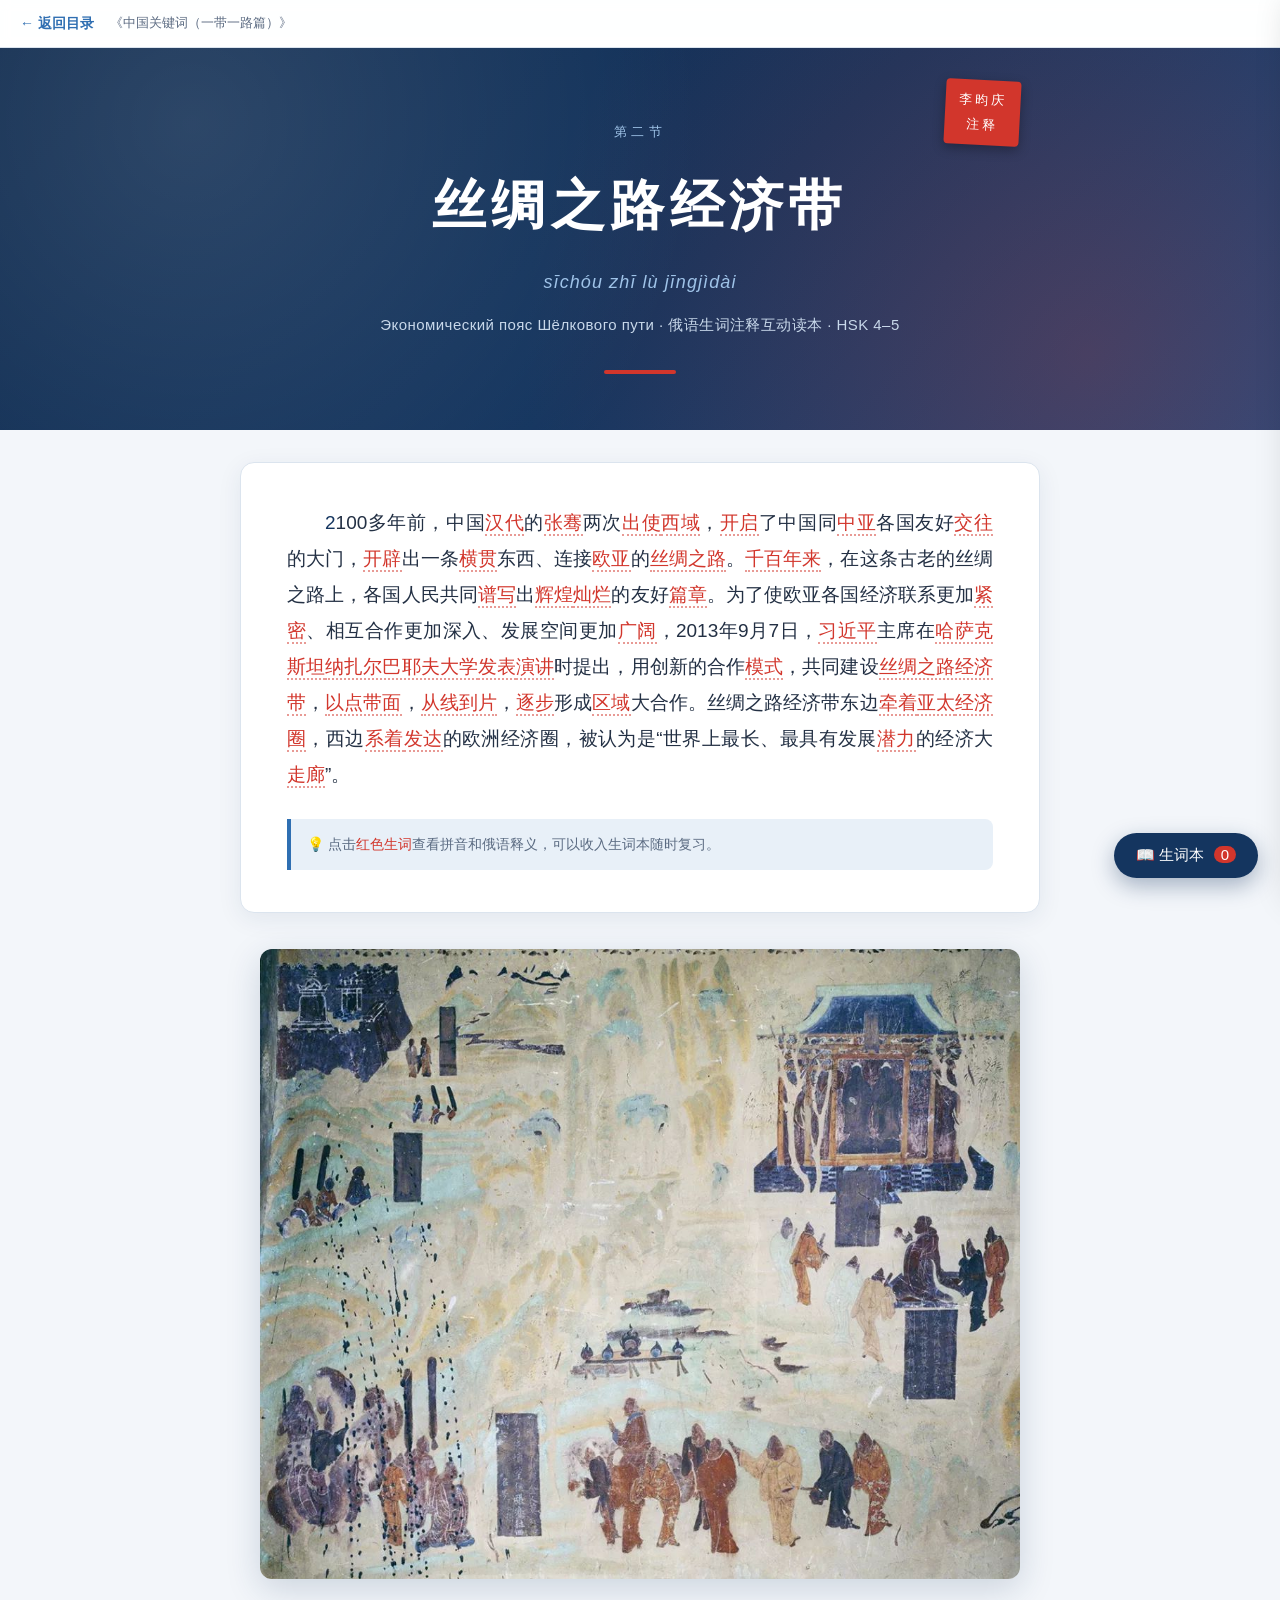
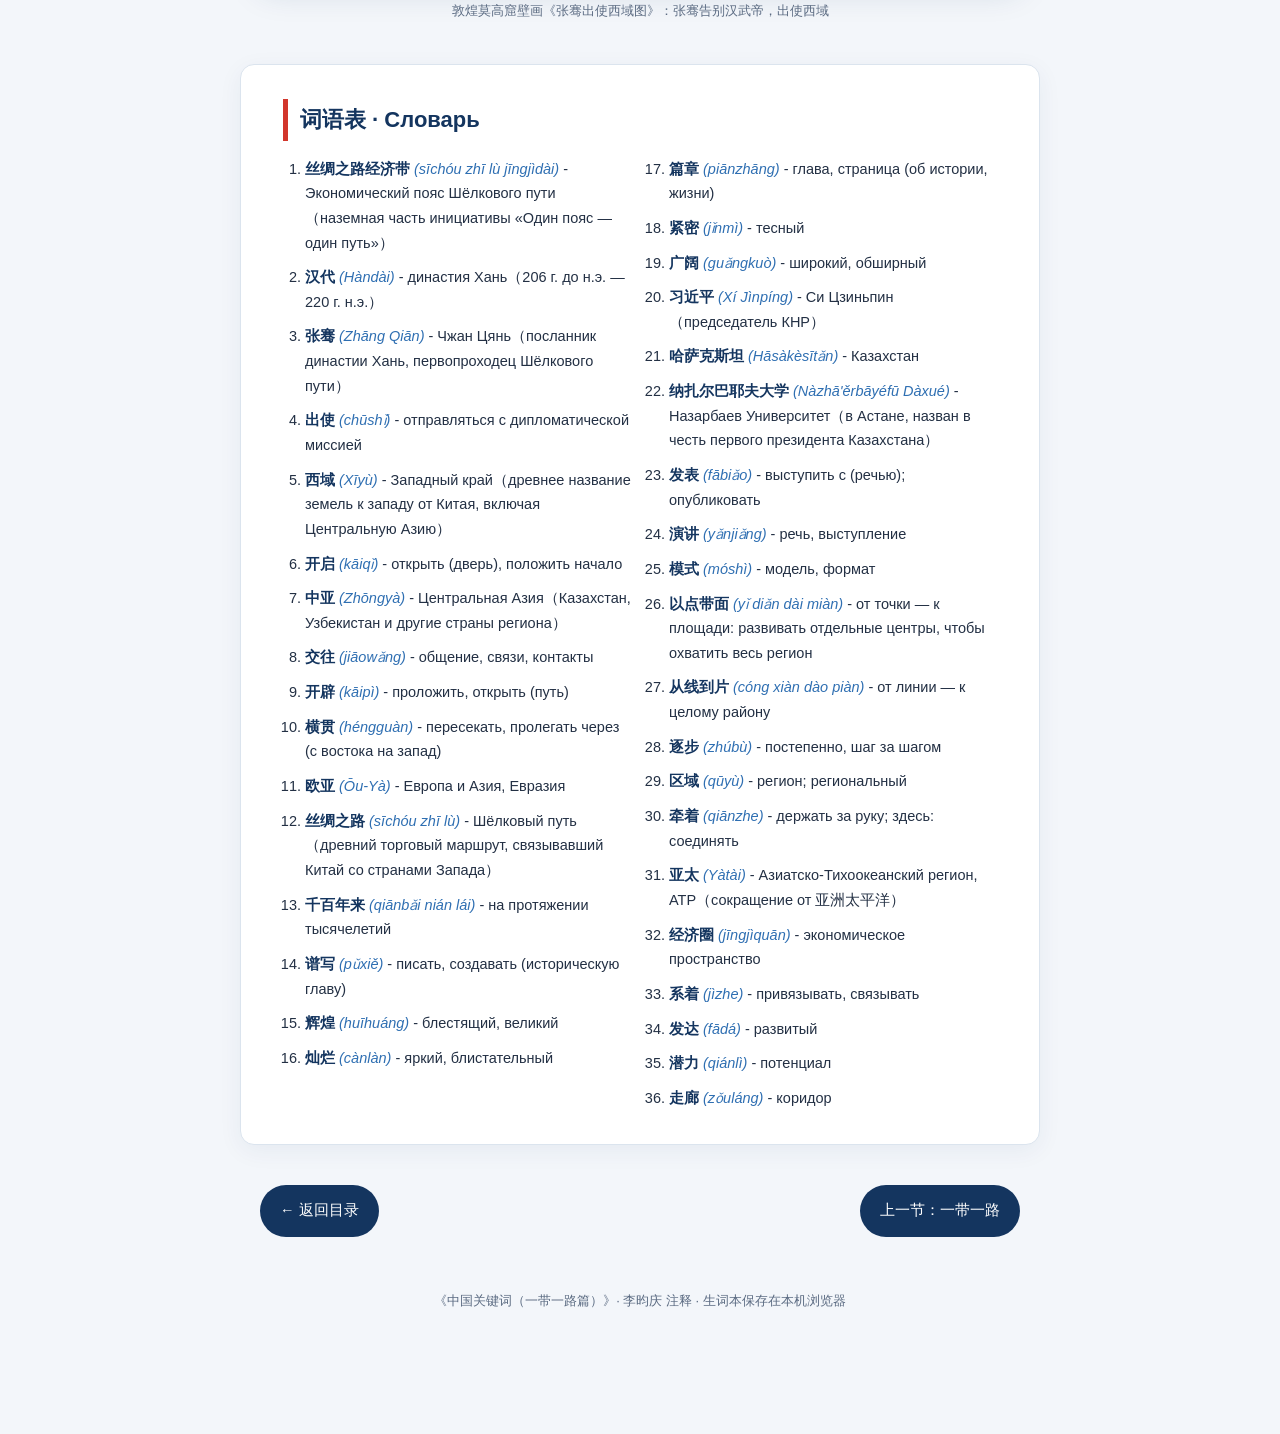
==== section2.html @ b6e8a189 "20260912" ====
<!DOCTYPE html>
<html lang="zh-CN">
<head>
<meta charset="UTF-8">
<meta name="viewport" content="width=device-width, initial-scale=1.0">
<title>第二节 · 丝绸之路经济带 | 中国关键词（一带一路篇）</title>
<link rel="stylesheet" href="style.css">
</head>
<body data-vocab="VOCAB2">

<nav class="topbar">
  <a href="index.html" class="back-link">← 返回目录</a>
  <span class="topbar-title">《中国关键词（一带一路篇）》</span>
</nav>

<header class="hero">
  <div class="seal">李昀庆<br>注释</div>
  <p class="sec-label">第二节</p>
  <h1 class="title">丝绸之路经济带</h1>
  <p class="title-pinyin">sīchóu zhī lù jīngjìdài</p>
  <p class="title-ru">Экономический пояс Шёлкового пути · 俄语生词注释互动读本 · HSK 4–5</p>
</header>

<main class="text-card">
  <p class="passage">
2100多年前，中国<span class="w" data-w="汉代">汉代</span>的<span class="w" data-w="张骞">张骞</span>两次<span class="w" data-w="出使">出使</span><span class="w" data-w="西域">西域</span>，<span class="w" data-w="开启">开启</span>了中国同<span class="w" data-w="中亚">中亚</span>各国友好<span class="w" data-w="交往">交往</span>的大门，<span class="w" data-w="开辟">开辟</span>出一条<span class="w" data-w="横贯">横贯</span>东西、连接<span class="w" data-w="欧亚">欧亚</span>的<span class="w" data-w="丝绸之路">丝绸之路</span>。<span class="w" data-w="千百年来">千百年来</span>，在这条古老的丝绸之路上，各国人民共同<span class="w" data-w="谱写">谱写</span>出<span class="w" data-w="辉煌">辉煌</span><span class="w" data-w="灿烂">灿烂</span>的友好<span class="w" data-w="篇章">篇章</span>。为了使欧亚各国经济联系更加<span class="w" data-w="紧密">紧密</span>、相互合作更加深入、发展空间更加<span class="w" data-w="广阔">广阔</span>，2013年9月7日，<span class="w" data-w="习近平">习近平</span>主席在<span class="w" data-w="哈萨克斯坦">哈萨克斯坦</span><span class="w" data-w="纳扎尔巴耶夫大学">纳扎尔巴耶夫大学</span><span class="w" data-w="发表">发表</span><span class="w" data-w="演讲">演讲</span>时提出，用创新的合作<span class="w" data-w="模式">模式</span>，共同建设<span class="w" data-w="丝绸之路经济带">丝绸之路经济带</span>，<span class="w" data-w="以点带面">以点带面</span>，<span class="w" data-w="从线到片">从线到片</span>，<span class="w" data-w="逐步">逐步</span>形成<span class="w" data-w="区域">区域</span>大合作。丝绸之路经济带东边<span class="w" data-w="牵着">牵着</span><span class="w" data-w="亚太">亚太</span><span class="w" data-w="经济圈">经济圈</span>，西边<span class="w" data-w="系着">系着</span><span class="w" data-w="发达">发达</span>的欧洲经济圈，被认为是“世界上最长、最具有发展<span class="w" data-w="潜力">潜力</span>的经济大<span class="w" data-w="走廊">走廊</span>”。
  </p>
  <p class="hint">💡 点击<span class="w demo">红色生词</span>查看拼音和俄语释义，可以收入生词本随时复习。</p>
</main>

<figure class="illustration">
  <img src="assets/zhangqian.png" alt="敦煌莫高窟壁画《张骞出使西域图》">
  <figcaption>敦煌莫高窟壁画《张骞出使西域图》：张骞告别汉武帝，出使西域</figcaption>
</figure>

<section class="notes">
  <h2>词语表 · Словарь</h2>
  <ol id="vocab-list"></ol>
</section>

<nav class="sec-nav">
  <a href="index.html">← 返回目录</a>
  <a href="section1.html">上一节：一带一路</a>
</nav>

<footer>
  <p>《中国关键词（一带一路篇）》· 李昀庆 注释 · 生词本保存在本机浏览器</p>
</footer>

<!-- 弹窗 -->
<div id="popup" class="popup hidden">
  <div class="popup-card">
    <button id="popup-close" class="popup-close" aria-label="关闭">×</button>
    <div id="popup-word" class="popup-word"></div>
    <div id="popup-pinyin" class="popup-pinyin"></div>
    <div id="popup-gloss" class="popup-gloss"></div>
    <button id="popup-save" class="popup-save">★ 收入生词本</button>
  </div>
</div>

<!-- 生词本抽屉 -->
<button id="notebook-btn" class="notebook-btn">📖 生词本 <span id="nb-count">0</span></button>
<div id="drawer" class="drawer">
  <div class="drawer-head">
    <h3>📖 我的生词本</h3>
    <button id="drawer-close" class="popup-close" aria-label="关闭">×</button>
  </div>
  <p class="drawer-tip">生词保存在本机浏览器中，刷新页面也不会丢失。</p>
  <ul id="notebook-list" class="notebook-list"></ul>
</div>
<div id="drawer-mask" class="drawer-mask hidden"></div>

<script src="vocab.js"></script>
<script src="app.js"></script>
</body>
</html>
---- style.css ----
/* ===== “一带一路”互动读本 · 现代国际关系风 ===== */
:root {
  --navy: #14355f;        /* 主色：深海军蓝 */
  --blue: #2f6fb2;        /* 强调蓝 */
  --sky: #e8f0f8;         /* 浅蓝底 */
  --red: #d2362c;         /* 点缀红 */
  --ink: #233044;
  --ink-light: #5b6b82;
  --card: #ffffff;
  --line: #dbe4ee;
}

* { margin: 0; padding: 0; box-sizing: border-box; }

body {
  font-family: "Noto Sans SC", "PingFang SC", "Microsoft YaHei", sans-serif;
  background: #f3f6fa;
  color: var(--ink);
  line-height: 1.9;
  padding-bottom: 120px;
}

/* ===== 卷首 ===== */
.hero {
  position: relative;
  text-align: center;
  padding: 72px 24px 56px;
  background:
    radial-gradient(circle at 15% 20%, rgba(255,255,255,.12), transparent 45%),
    radial-gradient(circle at 85% 80%, rgba(210,54,44,.25), transparent 50%),
    linear-gradient(135deg, #0e2a4e 0%, var(--navy) 55%, #1d4a80 100%);
  color: #fff;
}
.seal {
  position: absolute;
  top: 32px; right: max(24px, calc(50% - 380px));
  padding: 8px 14px;
  background: var(--red);
  color: #fff;
  font-size: 13px;
  letter-spacing: .2em;
  border-radius: 4px;
  transform: rotate(3deg);
  box-shadow: 0 4px 12px rgba(0,0,0,.3);
}
.title {
  font-size: 54px;
  font-weight: 800;
  letter-spacing: .1em;
}
.title-pinyin {
  margin-top: 8px;
  color: #9fc3e8;
  font-size: 18px;
  font-style: italic;
  letter-spacing: .06em;
}
.title-ru {
  margin-top: 12px;
  color: #c8d8ea;
  font-size: 15px;
  letter-spacing: .03em;
}
.hero::after {
  content: "";
  display: block;
  width: 72px; height: 4px;
  margin: 30px auto 0;
  background: var(--red);
  border-radius: 2px;
}

/* ===== 插图 ===== */
.illustration {
  max-width: 800px;
  margin: 36px auto;
  padding: 0 20px;
  text-align: center;
}
.illustration img {
  width: 100%;
  border-radius: 12px;
  box-shadow: 0 10px 34px rgba(20,53,95,.18);
}
.hero-img {
  margin-top: -34px;
  position: relative;
  z-index: 2;
}
.hero-img img {
  border: 5px solid #fff;
  max-height: 420px;
  object-fit: cover;
}
.illustration figcaption {
  margin-top: 10px;
  font-size: 13px;
  color: var(--ink-light);
}

/* ===== 正文卡片 ===== */
.text-card {
  max-width: 800px;
  margin: 32px auto;
  padding: 42px 46px;
  background: var(--card);
  border: 1px solid var(--line);
  border-radius: 14px;
  box-shadow: 0 6px 24px rgba(20,53,95,.08);
}
.passage {
  font-size: 19px;
  text-align: justify;
  text-indent: 2em;
}
.passage::first-letter { color: var(--navy); }
.hint {
  margin-top: 26px;
  padding: 12px 16px;
  background: var(--sky);
  border-left: 4px solid var(--blue);
  border-radius: 0 8px 8px 0;
  font-size: 14px;
  color: var(--ink-light);
}

/* 生词 */
.w {
  color: var(--red);
  cursor: pointer;
  border-bottom: 2px dotted rgba(210,54,44,.5);
  padding-bottom: 1px;
  transition: background .15s;
}
.w:hover { background: rgba(210,54,44,.1); border-radius: 3px; }
.w.demo { border: none; }

/* ===== 词语表 ===== */
.notes {
  max-width: 800px;
  margin: 40px auto;
  padding: 34px 42px;
  background: var(--card);
  border: 1px solid var(--line);
  border-radius: 14px;
  box-shadow: 0 6px 24px rgba(20,53,95,.06);
}
.notes h2 {
  font-size: 22px;
  color: var(--navy);
  margin-bottom: 16px;
  padding-left: 12px;
  border-left: 5px solid var(--red);
}
.notes ol {
  padding-left: 22px;
  columns: 2;
  column-gap: 36px;
}
.notes li {
  font-size: 14.5px;
  margin-bottom: 10px;
  line-height: 1.7;
  break-inside: avoid;
}
.notes li b { color: var(--navy); }
.notes li .py { color: var(--blue); font-style: italic; }

/* ===== 弹窗 ===== */
.popup {
  position: fixed; inset: 0;
  background: rgba(20,53,95,.5);
  backdrop-filter: blur(2px);
  display: flex; align-items: center; justify-content: center;
  z-index: 50;
}
.popup.hidden { display: none; }
.popup-card {
  position: relative;
  width: min(430px, 88vw);
  background: #fff;
  border-top: 5px solid var(--navy);
  border-radius: 12px;
  padding: 32px 30px 28px;
  box-shadow: 0 16px 48px rgba(0,0,0,.3);
  text-align: center;
  animation: pop .18s ease-out;
}
@keyframes pop { from { transform: translateY(10px); opacity: 0; } to { transform: translateY(0); opacity: 1; } }
.popup-close {
  position: absolute; top: 8px; right: 12px;
  border: none; background: none;
  font-size: 24px; color: var(--ink-light); cursor: pointer;
}
.popup-word {
  font-size: 36px;
  font-weight: 800;
  color: var(--navy);
}
.popup-pinyin {
  margin-top: 4px;
  color: var(--blue);
  font-style: italic;
  font-size: 17px;
}
.popup-gloss {
  margin-top: 14px;
  font-size: 16px;
  line-height: 1.7;
  color: var(--ink);
}
.popup-save {
  margin-top: 22px;
  padding: 11px 26px;
  border: none; border-radius: 999px;
  background: var(--red);
  color: #fff;
  font-size: 15px;
  cursor: pointer;
  transition: transform .12s, background .15s;
}
.popup-save:hover { transform: translateY(-1px); background: #b32b22; }
.popup-save.saved { background: #2e8b57; }

/* ===== 生词本抽屉 ===== */
.notebook-btn {
  position: fixed;
  right: 22px; bottom: 22px;
  z-index: 40;
  padding: 13px 22px;
  border: none; border-radius: 999px;
  background: var(--navy);
  color: #fff;
  font-size: 15px;
  cursor: pointer;
  box-shadow: 0 8px 22px rgba(20,53,95,.35);
}
.notebook-btn span {
  display: inline-block;
  min-width: 22px;
  margin-left: 6px;
  padding: 0 5px;
  border-radius: 999px;
  background: var(--red);
}
.drawer {
  position: fixed;
  top: 0; right: -380px;
  width: min(360px, 92vw);
  height: 100vh;
  background: #fff;
  border-left: 1px solid var(--line);
  box-shadow: -10px 0 34px rgba(0,0,0,.16);
  z-index: 60;
  transition: right .28s ease;
  padding: 22px;
  overflow-y: auto;
}
.drawer.open { right: 0; }
.drawer-head {
  display: flex; justify-content: space-between; align-items: center;
}
.drawer-head h3 { color: var(--navy); font-size: 20px; }
.drawer-head .popup-close { position: static; }
.drawer-tip { font-size: 12px; color: var(--ink-light); margin: 8px 0 14px; }
.notebook-list { list-style: none; }
.notebook-list li {
  padding: 12px 14px;
  margin-bottom: 10px;
  background: var(--sky);
  border-left: 4px solid var(--blue);
  border-radius: 0 8px 8px 0;
  font-size: 14px;
  position: relative;
}
.notebook-list .nb-word {
  font-size: 18px;
  font-weight: 700;
  color: var(--navy);
}
.notebook-list .nb-py { color: var(--blue); font-style: italic; margin-left: 8px; font-size: 13px; }
.notebook-list .nb-gloss { display: block; margin-top: 3px; color: var(--ink); line-height: 1.6; }
.notebook-list .nb-del {
  position: absolute; top: 8px; right: 10px;
  border: none; background: none; cursor: pointer;
  color: var(--ink-light); font-size: 15px;
}
.nb-empty { color: var(--ink-light); font-size: 14px; padding: 12px 4px; }
.drawer-mask {
  position: fixed; inset: 0;
  background: rgba(20,53,95,.35);
  z-index: 55;
}
.drawer-mask.hidden { display: none; }

/* ===== 口语讨论区 ===== */
.discuss {
  max-width: 800px;
  margin: 40px auto;
  padding: 34px 42px;
  background: var(--card);
  border: 1px solid var(--line);
  border-radius: 14px;
  box-shadow: 0 6px 24px rgba(20,53,95,.06);
}
.discuss h2 {
  font-size: 22px;
  color: var(--navy);
  margin-bottom: 20px;
  padding-left: 12px;
  border-left: 5px solid var(--red);
}
.discuss h3 {
  font-size: 18px;
  color: var(--navy);
  margin: 28px 0 14px;
}
.q-list { display: flex; flex-direction: column; gap: 14px; }
.q-card {
  display: flex;
  gap: 14px;
  padding: 16px 18px;
  background: var(--sky);
  border-radius: 10px;
  border-left: 4px solid var(--blue);
}
.q-num {
  flex: none;
  width: 30px; height: 30px;
  border-radius: 50%;
  background: var(--navy);
  color: #fff;
  font-weight: 700;
  display: flex; align-items: center; justify-content: center;
  margin-top: 3px;
}
.q-zh { font-size: 16px; font-weight: 600; color: var(--ink); }
.q-ru { font-size: 13.5px; color: var(--ink-light); margin-top: 4px; line-height: 1.6; }
.q-ans {
  margin-top: 12px;
  padding: 12px 14px;
  background: #fff;
  border: 1px dashed var(--blue);
  border-radius: 8px;
}
.ans-label {
  font-size: 12px;
  font-weight: 700;
  letter-spacing: .08em;
  color: var(--blue);
  margin-bottom: 6px;
}
.ans-zh { font-size: 15px; color: var(--ink); line-height: 1.8; }
.ans-ru { font-size: 13px; color: var(--ink-light); margin-top: 6px; line-height: 1.6; }

.patterns { list-style: none; display: flex; flex-direction: column; gap: 8px; }
.patterns li {
  display: flex; flex-wrap: wrap; align-items: baseline;
  gap: 6px 12px;
  padding: 10px 14px;
  border: 1px dashed var(--line);
  border-radius: 8px;
  background: #fbfcfe;
}
.patterns b { color: var(--navy); font-size: 16px; }
.patterns .py { color: var(--blue); font-style: italic; font-size: 13.5px; }
.patterns .ru { color: var(--ink-light); font-size: 13.5px; margin-left: auto; }

.hint-inline { font-size: 13px; color: var(--ink-light); margin-bottom: 10px; }
.dv-list {
  list-style: none;
  display: flex; flex-wrap: wrap; gap: 10px;
}
.dv-list li {
  padding: 8px 14px;
  background: #fff;
  border: 1.5px solid var(--blue);
  border-radius: 999px;
  font-size: 15px;
  color: var(--navy);
  cursor: pointer;
  transition: background .15s, color .15s;
}
.dv-list li:hover { background: var(--blue); color: #fff; }

/* ===== 顶部导航条（分节页） ===== */
.topbar {
  position: sticky;
  top: 0;
  z-index: 45;
  display: flex;
  align-items: center;
  gap: 16px;
  padding: 10px 20px;
  background: rgba(255,255,255,.92);
  backdrop-filter: blur(6px);
  border-bottom: 1px solid var(--line);
}
.back-link {
  color: var(--blue);
  text-decoration: none;
  font-size: 14px;
  font-weight: 600;
  white-space: nowrap;
}
.back-link:hover { color: var(--navy); text-decoration: underline; }
.topbar-title {
  font-size: 13px;
  color: var(--ink-light);
  overflow: hidden;
  text-overflow: ellipsis;
  white-space: nowrap;
}

/* 分节标签 */
.sec-label {
  font-size: 13px;
  letter-spacing: .35em;
  color: #9fc3e8;
  margin-bottom: 10px;
}

/* ===== 主页 ===== */
.home-hero { padding-bottom: 64px; }
.home-series {
  font-size: 13px;
  letter-spacing: .25em;
  color: #9fc3e8;
  margin-bottom: 18px;
}
.home-title { font-size: 60px; }
.home-sub {
  margin-top: 6px;
  font-size: 30px;
  font-weight: 600;
  color: #e8f0f8;
  letter-spacing: .1em;
}

.toc {
  max-width: 800px;
  margin: 40px auto;
  padding: 0 20px;
}
.toc h2 {
  font-size: 22px;
  color: var(--navy);
  margin-bottom: 18px;
  padding-left: 12px;
  border-left: 5px solid var(--red);
}
.toc-card {
  display: flex;
  align-items: center;
  gap: 18px;
  flex-wrap: wrap;
  padding: 20px 22px;
  margin-bottom: 18px;
  background: var(--card);
  border: 1px solid var(--line);
  border-radius: 14px;
  box-shadow: 0 6px 24px rgba(20,53,95,.08);
  text-decoration: none;
  color: inherit;
  transition: transform .15s, box-shadow .15s;
}
.toc-card:hover {
  transform: translateY(-3px);
  box-shadow: 0 12px 32px rgba(20,53,95,.16);
}
.toc-num {
  flex: none;
  padding: 8px 14px;
  background: var(--navy);
  color: #fff;
  font-size: 14px;
  font-weight: 700;
  border-radius: 8px;
}
.toc-info { flex: 1 1 240px; }
.toc-info h3 { font-size: 24px; color: var(--navy); }
.toc-py { color: var(--blue); font-style: italic; font-size: 14px; margin-top: 2px; }
.toc-ru { color: var(--ink-light); font-size: 13.5px; margin-top: 6px; line-height: 1.6; }
.toc-thumb {
  width: 110px; height: 74px;
  object-fit: cover;
  border-radius: 8px;
  border: 1px solid var(--line);
}
.toc-go {
  flex: none;
  color: var(--red);
  font-weight: 700;
  font-size: 15px;
}

.home-about {
  max-width: 800px;
  margin: 36px auto;
  padding: 28px 38px;
  background: var(--card);
  border: 1px solid var(--line);
  border-radius: 14px;
  box-shadow: 0 6px 24px rgba(20,53,95,.06);
}
.home-about h2 {
  font-size: 20px;
  color: var(--navy);
  margin-bottom: 14px;
  padding-left: 12px;
  border-left: 5px solid var(--red);
}
.home-about ul { padding-left: 22px; }
.home-about li { font-size: 15px; margin-bottom: 8px; line-height: 1.8; }

/* 分节页底部导航 */
.sec-nav {
  max-width: 800px;
  margin: 36px auto 0;
  padding: 0 20px;
  display: flex;
  justify-content: space-between;
  gap: 12px;
}
.sec-nav a {
  padding: 12px 20px;
  background: var(--navy);
  color: #fff;
  border-radius: 999px;
  text-decoration: none;
  font-size: 14.5px;
  transition: background .15s;
}
.sec-nav a:hover { background: var(--blue); }

/* ===== 页脚 ===== */
footer {
  text-align: center;
  margin-top: 52px;
  color: var(--ink-light);
  font-size: 13px;
}

/* ===== 手机适配 ===== */
@media (max-width: 640px) {
  .title { font-size: 36px; }
  .seal { font-size: 11px; top: 22px; padding: 6px 10px; }
  .text-card { padding: 26px 20px; margin: 20px 14px; }
  .passage { font-size: 17px; }
  .notes { padding: 22px 18px; margin: 24px 14px; }
  .notes ol { columns: 1; }
  .discuss { padding: 22px 18px; margin: 24px 14px; }
  .patterns .ru { margin-left: 0; }
  .home-title { font-size: 38px; }
  .home-sub { font-size: 20px; }
  .toc-card { gap: 12px; }
  .toc-thumb { width: 100%; height: 120px; order: -1; }
  .topbar-title { display: none; }
  .sec-nav { flex-direction: column; align-items: stretch; text-align: center; }
}
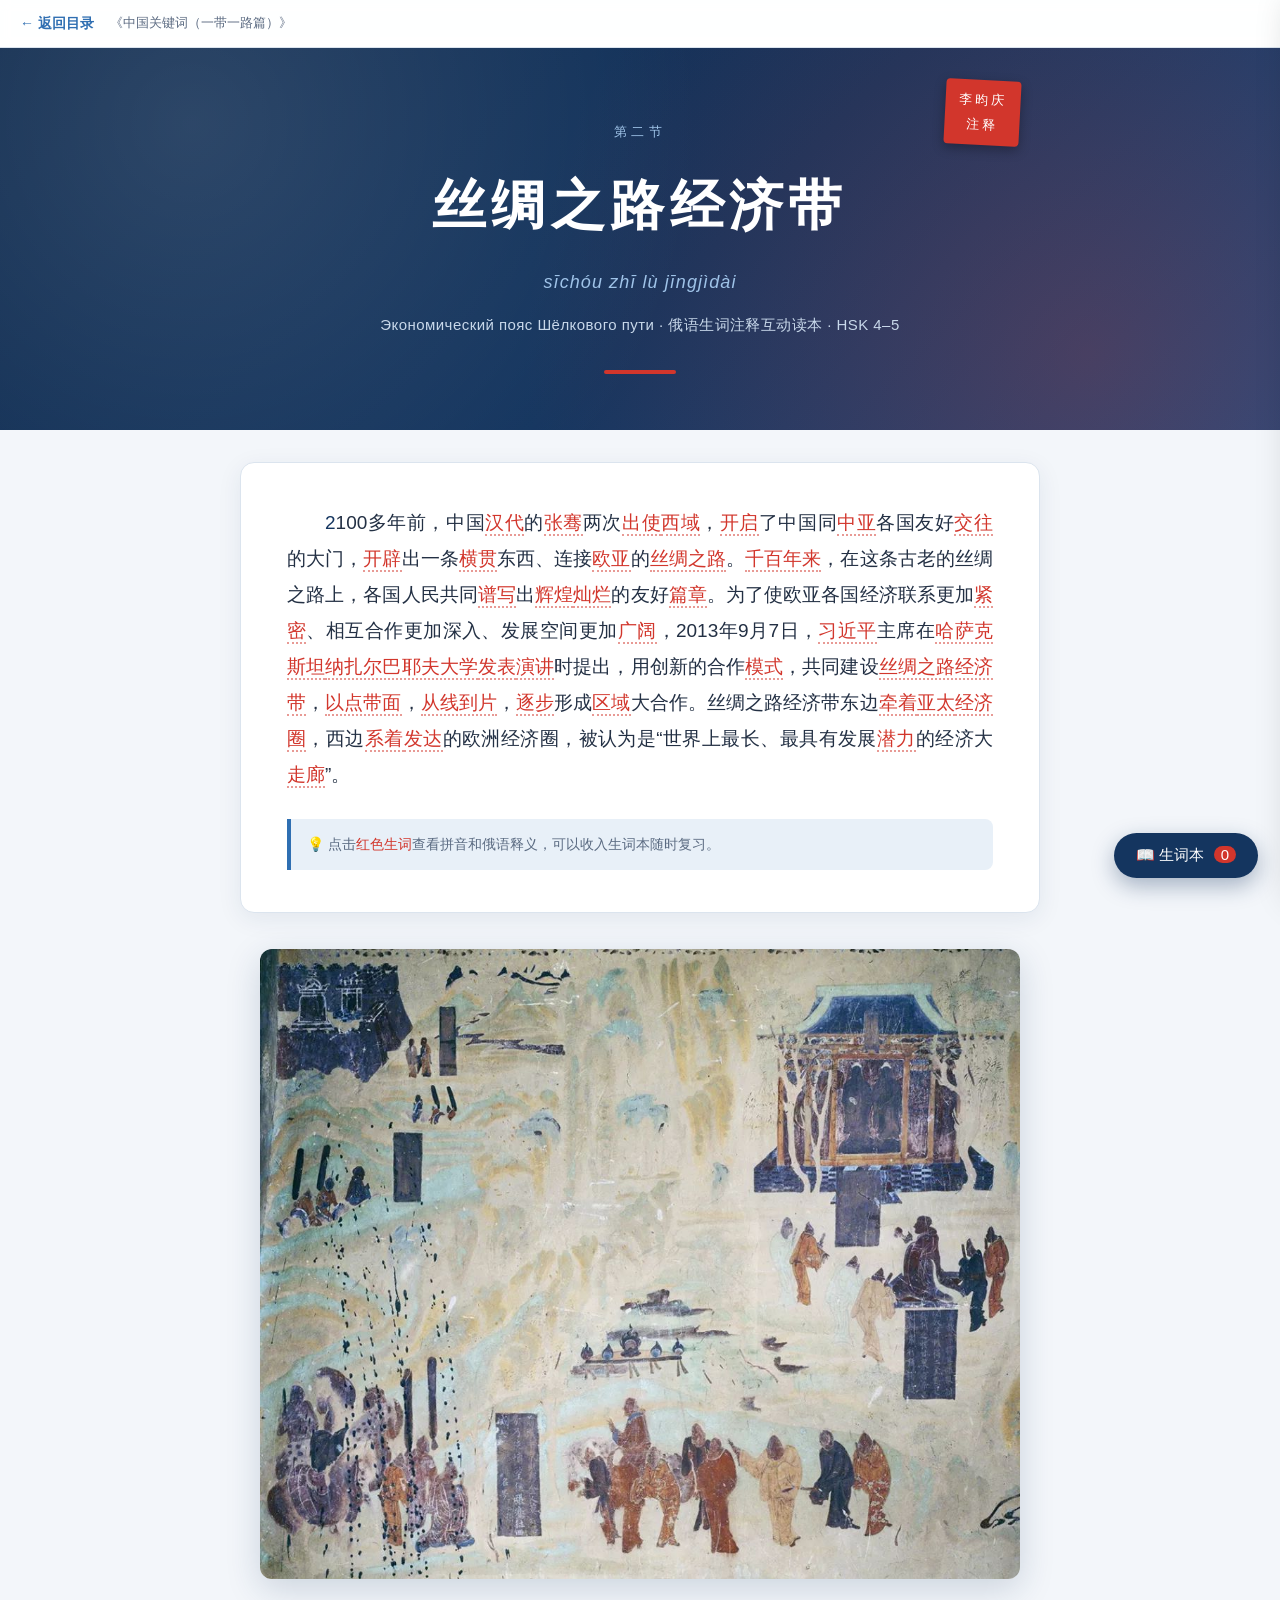
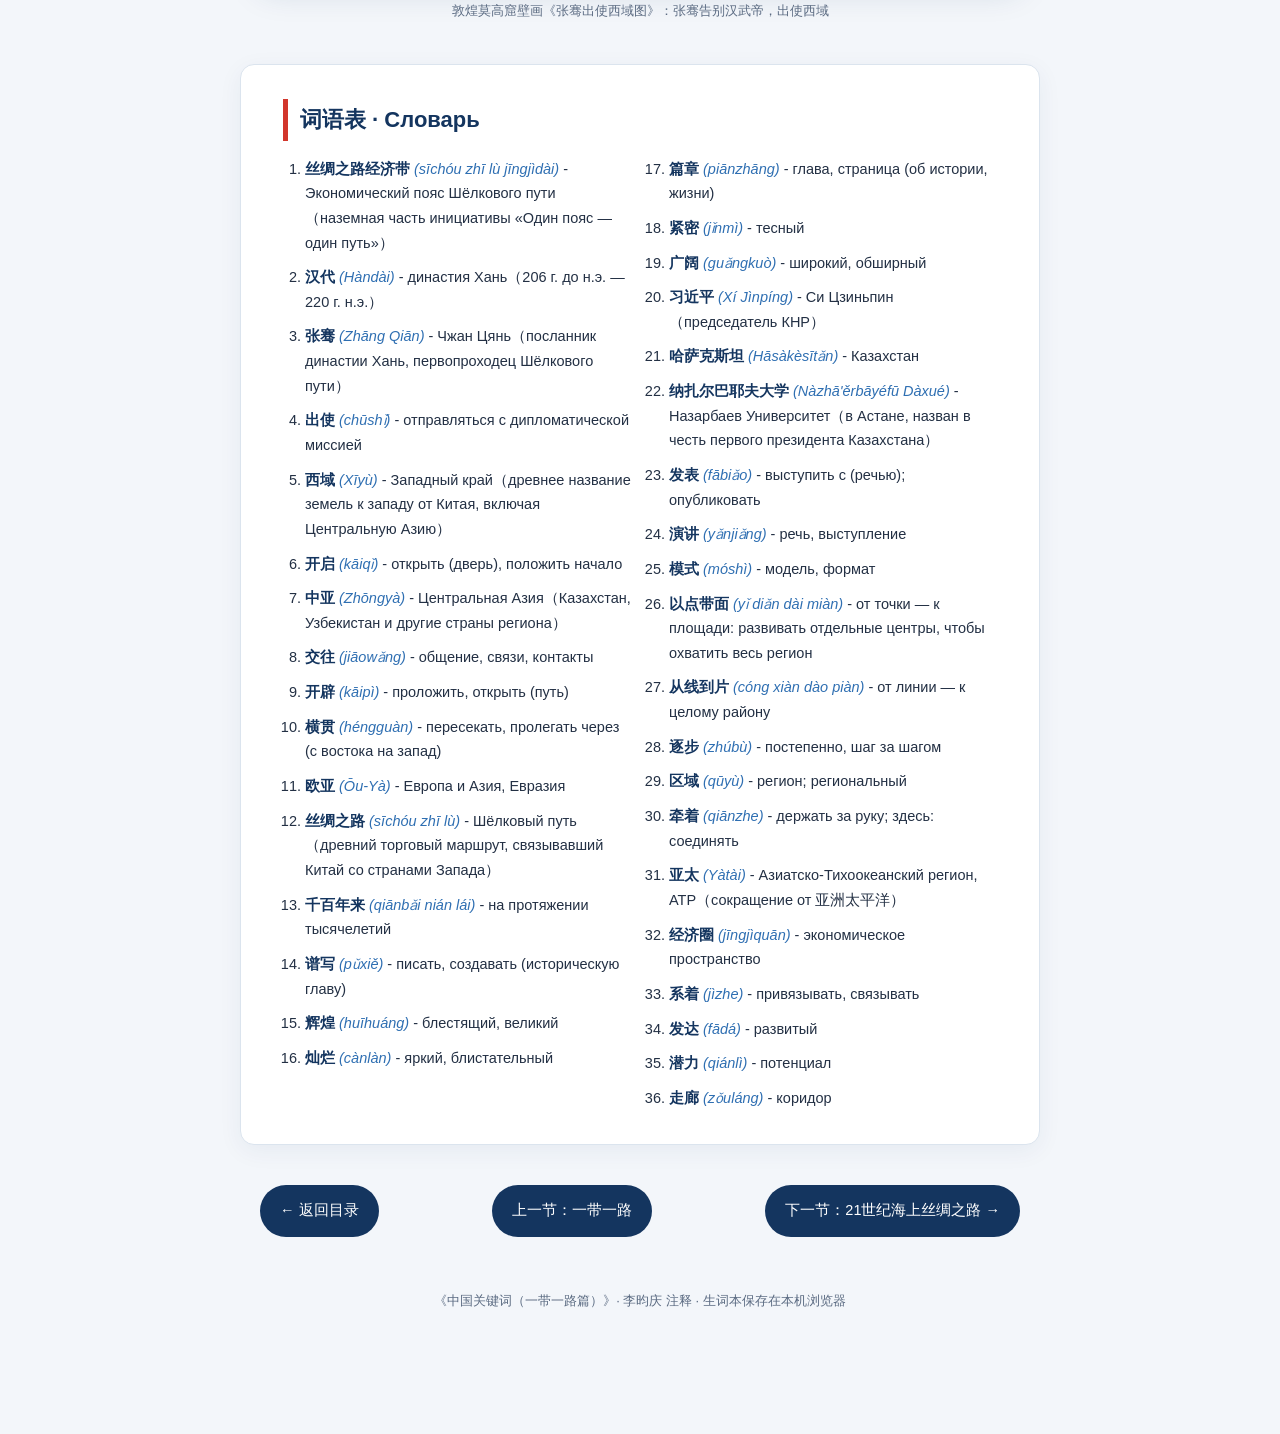
==== commit 81803baf: "20260913" ====
--- a/section2.html
+++ b/section2.html
@@ -41,6 +41,7 @@
 <nav class="sec-nav">
   <a href="index.html">← 返回目录</a>
   <a href="section1.html">上一节：一带一路</a>
+  <a href="section3.html">下一节：21世纪海上丝绸之路 →</a>
 </nav>
 
 <footer>
